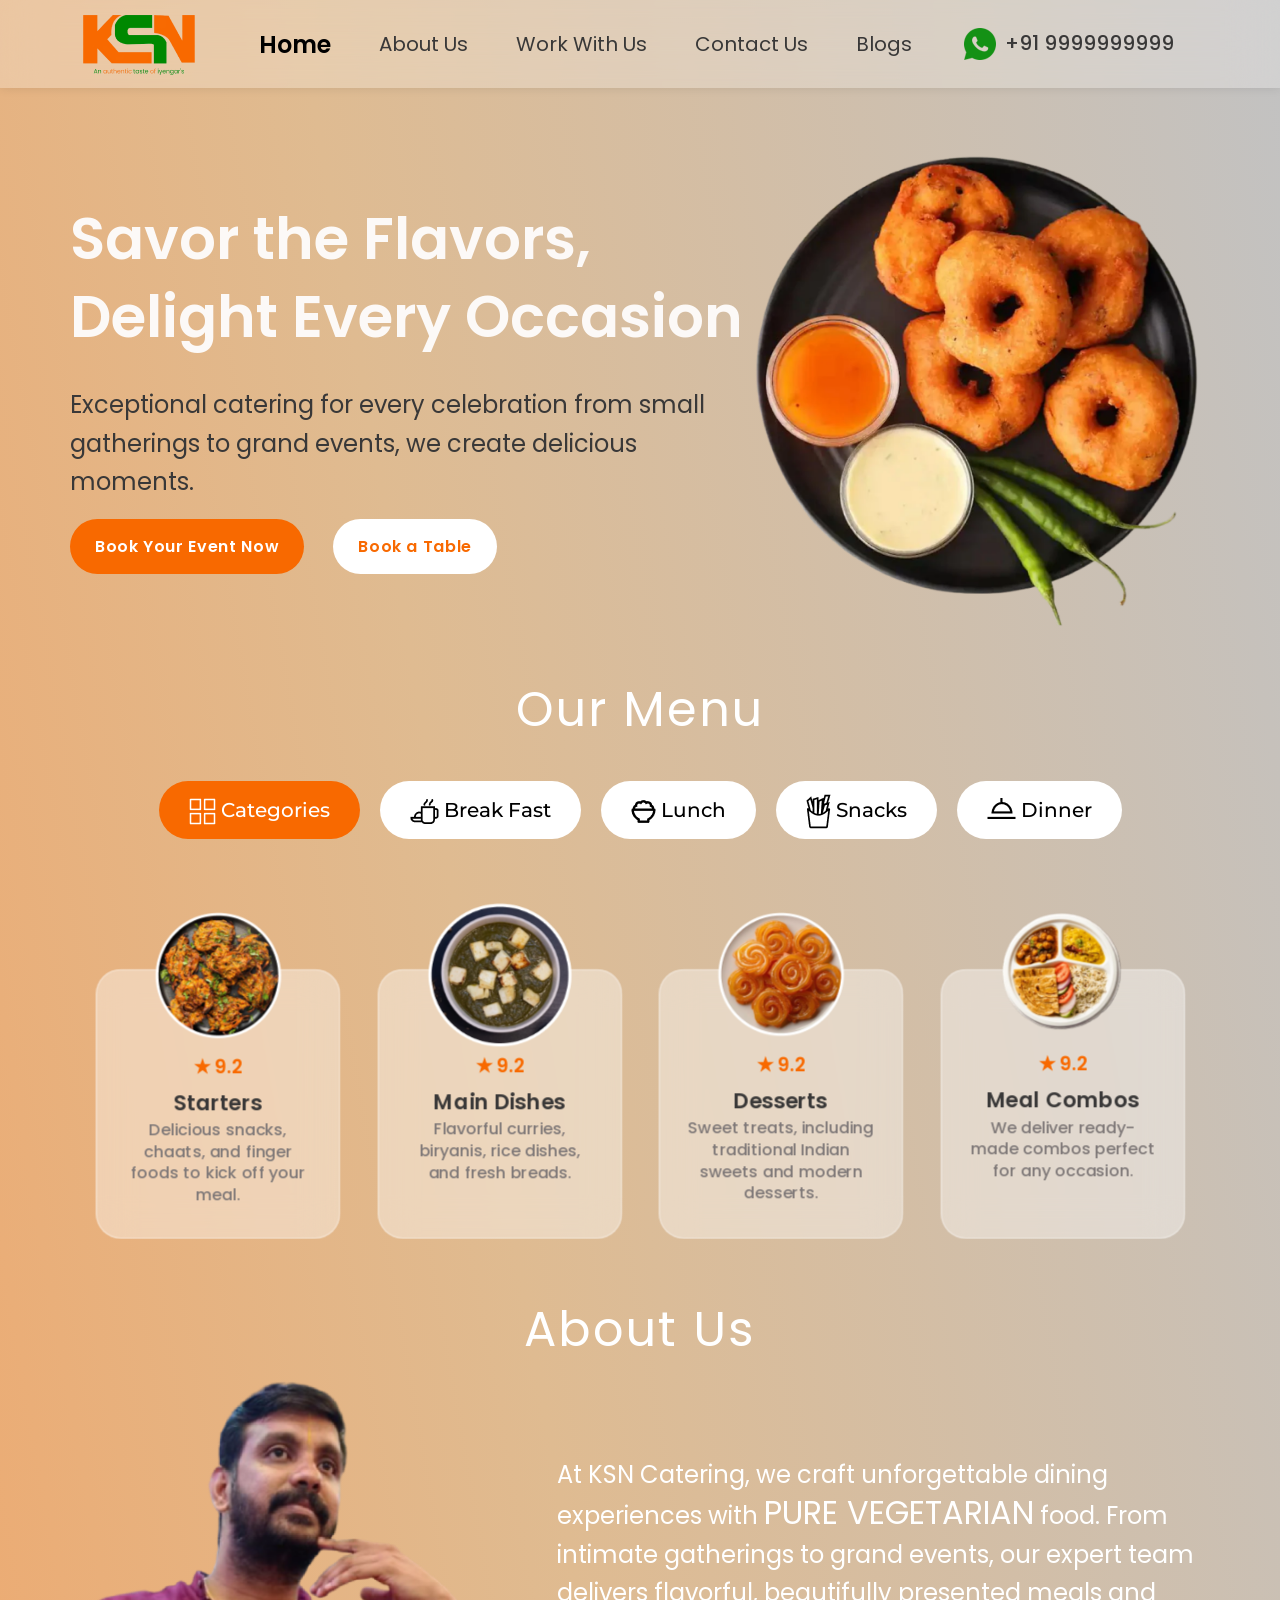
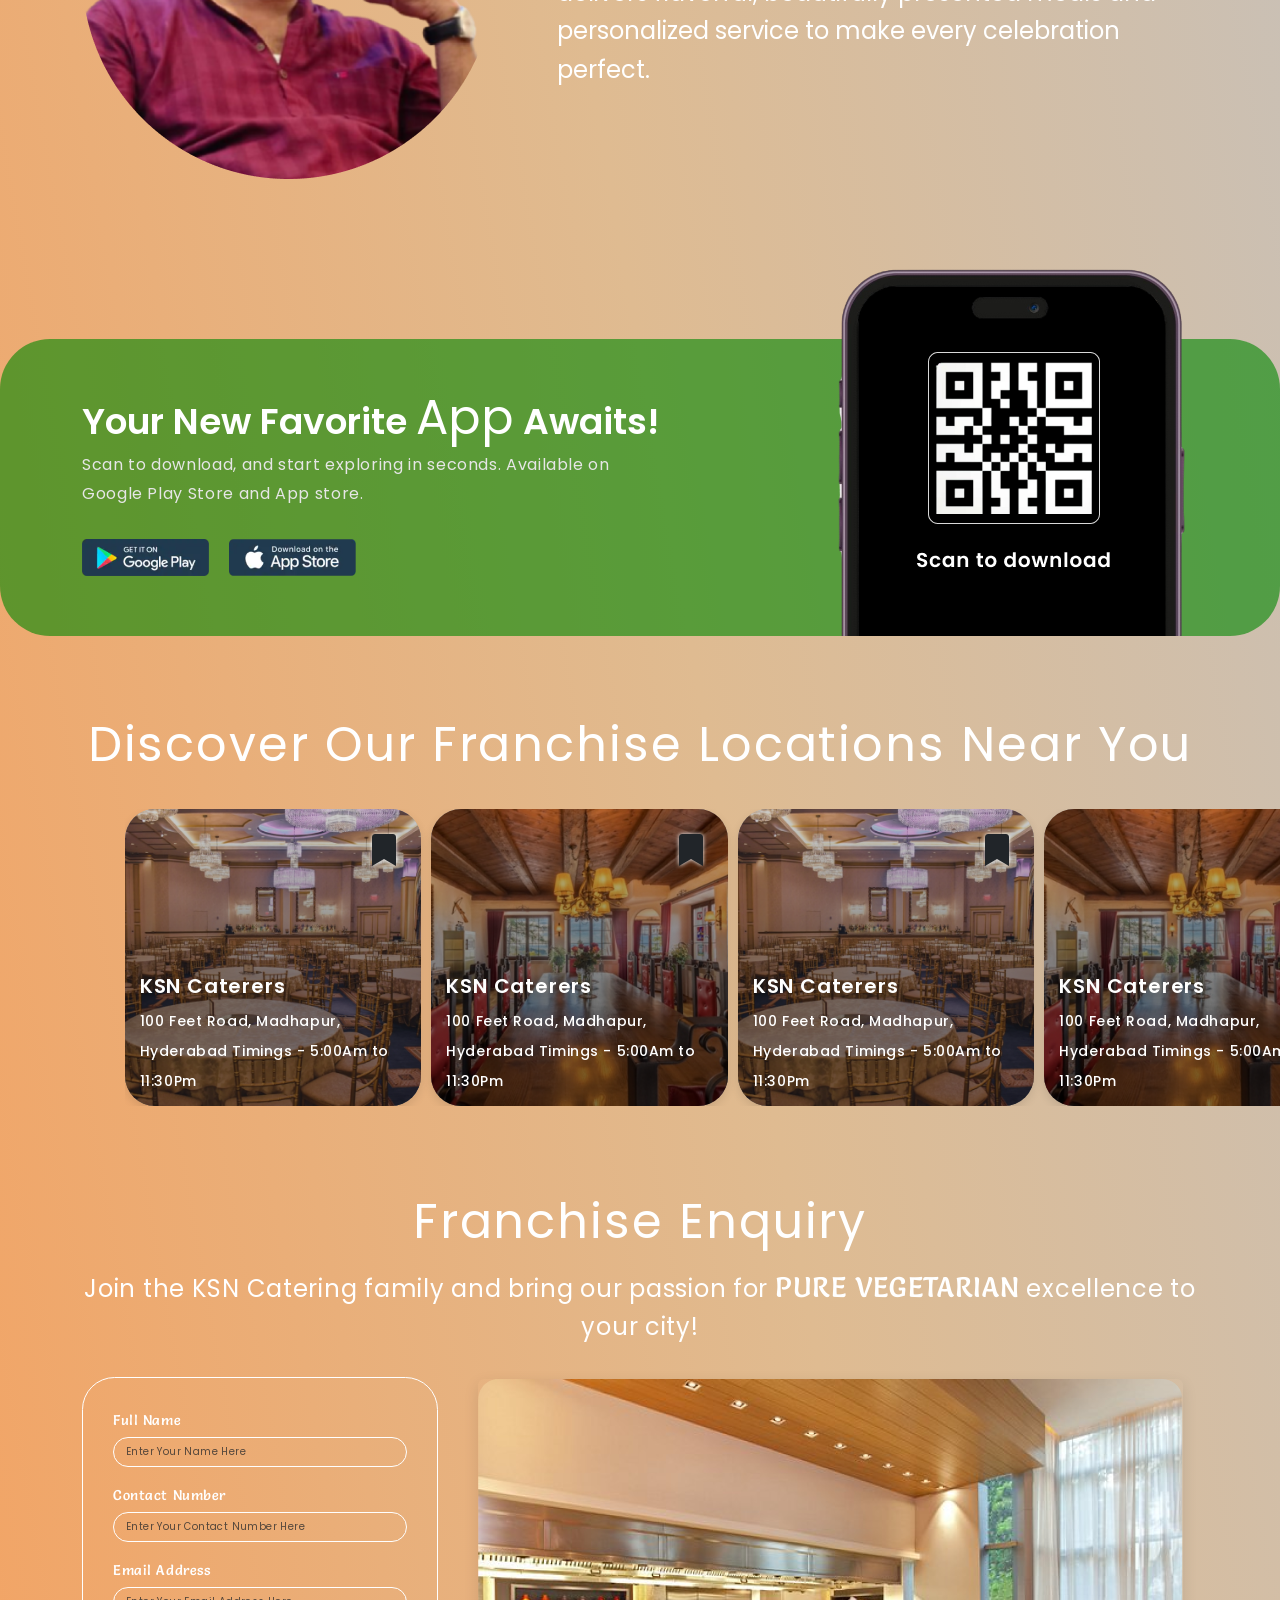
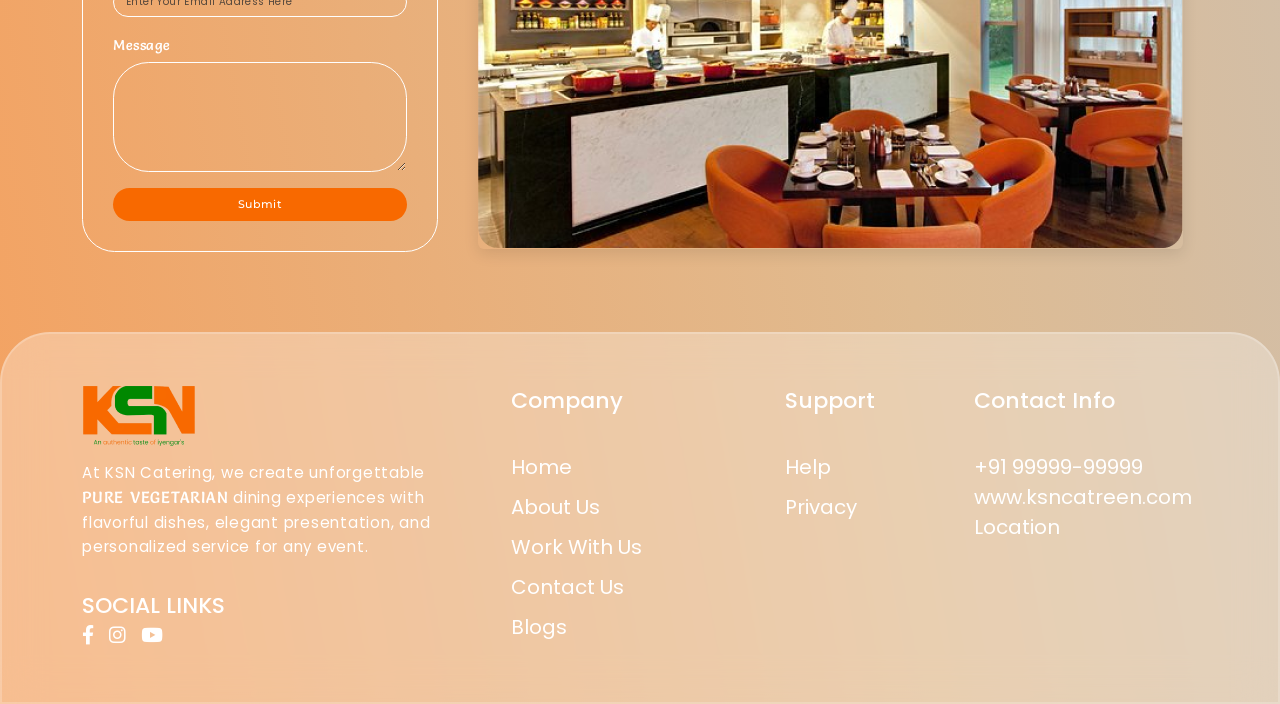
==== index.html @ 7e7bd780 "first commit" ====
<!DOCTYPE html>
<html lang="en">

<head>
    <meta charset="UTF-8">
    <meta name="viewport" content="width=device-width, initial-scale=1.0">
    <title>KSN</title>
    <meta name="description" content="ksn">
    <meta name="keywords" content="ksn">
    <meta name="robots" content="index, follow">
    <!-- Bootstrap CSS -->
    <link href="https://cdnjs.cloudflare.com/ajax/libs/bootstrap/5.1.3/css/bootstrap.min.css" rel="stylesheet">
    <!-- owl carousel -->
    <link href="https://cdnjs.cloudflare.com/ajax/libs/OwlCarousel2/2.3.4/assets/owl.carousel.min.css" rel="stylesheet">
    <link href="https://cdnjs.cloudflare.com/ajax/libs/OwlCarousel2/2.3.4/assets/owl.theme.default.min.css" rel="stylesheet">
    <!-- Font Awesome icons -->
    <link rel="stylesheet" href="https://cdnjs.cloudflare.com/ajax/libs/font-awesome/6.0.0-beta3/css/all.min.css">
    <!-- fonts -->
    <link href="https://fonts.googleapis.com/css2?family=Montserrat:wght@100;200;300;400;500;600;700;800;900&family=Poppins:wght@100;200;300;400;500;600;700;800;900&family=Salsa&display=swap" rel="stylesheet">
    <!-- CSS -->
    <link rel="stylesheet" href="./resources/css/style.css">
</head>

<body>
    <!-- header -->
    <header>
        <nav class="navbar navbar-expand-lg">
            <div class="container">
                <a class="navbar-brand" href="#">
                    <img src="./resources/images/ksn.png" alt="KSN" class="img-fluid">
                </a>
                <button class="navbar-toggler" type="button" data-bs-toggle="collapse" data-bs-target="#navbarNav">
                    <span class="navbar-toggler-icon"></span>
                </button>
                <div class="collapse navbar-collapse" id="navbarNav">
                    <ul class="navbar-nav ms-auto">
                        <li class="nav-item"><a class="nav-link active" href="#">Home</a></li>
                        <li class="nav-item"><a class="nav-link" href="#">About Us</a></li>
                        <li class="nav-item"><a class="nav-link" href="#">Work With Us</a></li>
                        <li class="nav-item"><a class="nav-link" href="#">Contact Us</a></li>
                        <li class="nav-item"><a class="nav-link" href="#">Blogs</a></li>
                        <li class="nav-item"><a class="nav-link whattsapp" href="#"><img src="./resources/images/WhatsApp.png" alt=""> +91 9999999999</a></li>
                    </ul>
                </div>
            </div>
        </nav>
    </header>

    <!-- hero section -->
    <section class="container hero position-relative">
        <div class="row">
            <div class="col-xl-8 col-lg-7 col-md-12 text-center text-md-start">
                <h1>Savor the Flavors,<br>Delight Every Occasion</h1>
                <p>Exceptional catering for every celebration from small <br>
                    gatherings to grand events, we create delicious <br>
                    moments.</p>
                <button class="btn btn-primary">Book Your Event Now</button>
                <button class="btn btn-secondary">Book a Table</button>
            </div>
            <div class="col-xl-4 col-lg-5 col-md-12 position-relative">
                <img src="./resources/images/foods-plate.png" alt="Food Plate" class="food-plate img-fluid">
            </div>
        </div>
    </section>

    <!-- menu section -->
    <section class="container menu-section">
        <h2>Our Menu</h2>
        <div class="category-buttons">
            <button class="active" data-bs-toggle="tab" data-bs-target="#categories" onclick="switchTab(event, 'categories')">
                <img src="./resources/images/categories.png" alt="categories"> Categories</button>
            <button data-bs-toggle="tab" data-bs-target="#breakfast" onclick="switchTab(event, 'breakfast')">
                <img src="./resources/images/breakfast.png" alt="breakfast"> Break Fast</button>
            <button data-bs-toggle="tab" data-bs-target="#lunch" onclick="switchTab(event, 'lunch')">
                <img src="./resources/images/lunch.png" alt="lunch"> Lunch</button>
            <button data-bs-toggle="tab" data-bs-target="#snacks" onclick="switchTab(event, 'snacks')">
                <img src="./resources/images/snacks.png" alt="snacks"> Snacks</button>
            <button data-bs-toggle="tab" data-bs-target="#dinner" onclick="switchTab(event, 'dinner')">
                <img src="./resources/images/dinner.png" alt="dinner"> Dinner</button>
        </div>

        <div class="tab-content">
            <div class="tab-pane fade show active" id="categories">
                <div class="owl-carousel owl-theme">
                    <div class="item">
                        <img src="./resources/images/starters.png" alt="Starters">
                        <div class="rating">★ 9.2</div>
                        <h3>Starters</h3>
                        <p>Delicious snacks, chaats, and finger foods to kick off your meal.</p>
                    </div>
                    <div class="item">
                        <img src="./resources/images/main-dishes.png" alt="Main Dishes">
                        <div class="rating">★ 9.2</div>
                        <h3>Main Dishes</h3>
                        <p>Flavorful curries, biryanis, rice dishes, and fresh breads.</p>
                    </div>
                    <div class="item">
                        <img src="./resources/images/desserts.png" alt="Desserts">
                        <div class="rating">★ 9.2</div>
                        <h3>Desserts</h3>
                        <p>Sweet treats, including traditional Indian sweets and modern desserts.</p>
                    </div>
                    <div class="item">
                        <img src="./resources/images/meal-combos.png" alt="Meal Combos">
                        <div class="rating">★ 9.2</div>
                        <h3>Meal Combos</h3>
                        <p>We deliver ready-made combos perfect for any occasion.</p>
                    </div>
                </div>
            </div>

            <div class="tab-pane fade" id="breakfast">
                <div class="owl-carousel owl-theme">
                    <div class="item">
                        <img src="./resources/images/starters.png" alt="Starters">
                        <div class="rating">★ 9.0</div>
                        <h3>Breakfast Special</h3>
                        <p>Hearty breakfasts to start your day right.</p>
                    </div>
                </div>
            </div>

            <div class="tab-pane fade" id="lunch">
                <div class="owl-carousel owl-theme">
                    <div class="item">
                        <img src="./resources/images/main-dishes.png" alt="Main Dishes">
                        <div class="rating">★ 8.5</div>
                        <h3>Lunch Item</h3>
                        <p>Fresh and flavorful lunch options.</p>
                    </div>
                </div>
            </div>

            <div class="tab-pane fade" id="snacks">
                <div class="owl-carousel owl-theme">
                    <div class="item">
                        <img src="./resources/images/desserts.png" alt="Desserts">
                        <div class="rating">★ 8.8</div>
                        <h3>Snack Item</h3>
                        <p>Quick bites for when you're hungry.</p>
                    </div>
                </div>
            </div>

            <div class="tab-pane fade" id="dinner">
                <div class="owl-carousel owl-theme">
                    <div class="item">
                        <img src="./resources/images/meal-combos.png" alt="Meal Combos">
                        <div class="rating">★ 9.0</div>
                        <h3>Dinner Item</h3>
                        <p>Hearty dinner options for the whole family.</p>
                    </div>
                </div>
            </div>
        </div>
    </section>

    <!-- about section -->
    <section class="container about">
        <div class="row">
            <h2 class="text-center">About Us</h2>
            <div class="col-lg-5 img">
                <img src="./resources/images/about-ksn.png" alt="" class="img-fluid">
            </div>
            <div class="col-lg-7 content">
                <p>At KSN Catering, we craft unforgettable dining experiences with <strong>pure vegetarian</strong>
                    food. From intimate gatherings to grand events, our expert team delivers flavorful, beautifully
                    presented meals and personalized service to make every celebration perfect.</p>
            </div>
        </div>
    </section>

    <!-- mobile section -->
    <section class="mobile position-relative">
        <div class="container">
            <div class="row">
                <div class="col-lg-7 left-sec">
                    <h2>Your New Favorite <span>App</span> Awaits!</h2>
                    <p>Scan to download, and start exploring in seconds. Available on <br>
                        Google Play Store and App store.</p>
                    <div class="links">
                        <a href=""><img src="./resources/images/android.png" alt="android"></a>
                        <a href=""><img src="./resources/images/iphone.png" alt="iphone"></a>
                    </div>
                </div>
                <div class="col-lg-5 right-sec">
                    <img src="./resources/images/qr.png" alt="qr" class="img-fluid">
                </div>
            </div>
        </div>
    </section>

    <!-- Franchise Section -->
    <section class="franchise">
        <h2>Discover Our Franchise Locations Near You</h2>
        <div class="owl-carousel owl-theme franchise-carousel">
            <div class="franchise-card">
                <img src="./resources/images/location-1.png" alt="Franchise Location 1" class="img-fluid">
                <div class="franchise-info">
                    <h3>KSN Caterers</h3>
                    <p>100 Feet Road, Madhapur, Hyderabad
                        Timings - 5:00Am to 11:30Pm</p>
                </div>
                <i class="fas fa-bookmark bookmark-icon"></i>
            </div>
            <div class="franchise-card">
                <img src="./resources/images/location-2.png" alt="Franchise Location 2" class="img-fluid">
                <div class="franchise-info">
                    <h3>KSN Caterers</h3>
                    <p>100 Feet Road, Madhapur, Hyderabad
                        Timings - 5:00Am to 11:30Pm</p>
                </div>
                <i class="fas fa-bookmark bookmark-icon"></i>
            </div>
        </div>
    </section>

    <!-- Form Section -->
    <section class="form-section">
        <div class="container">
            <div class="row align-items-center">
                <h2 class="text-center">Franchise Enquiry</h2>
                <p class="text-center">Join the KSN Catering family and bring our passion for 
                    <strong>PURE VEGETARIAN</strong> excellence to your city!</p>
                <div class="col-lg-4 col-md-12 form-content">
                    <form action="#" method="POST">
                        <div class="mb-3">
                            <label for="fullName" class="form-label">Full Name</label>
                            <input type="text" class="form-control" id="fullName" placeholder="Enter Your Name Here">
                        </div>
                        <div class="mb-3">
                            <label for="contactNumber" class="form-label">Contact Number</label>
                            <input type="text" class="form-control" id="contactNumber" placeholder="Enter Your Contact Number Here">
                        </div>
                        <div class="mb-3">
                            <label for="emailAddress" class="form-label">Email Address</label>
                            <input type="email" class="form-control" id="emailAddress" placeholder="Enter Your Email Address Here">
                        </div>
                        <div class="mb-3">
                            <label for="message" class="form-label">Message</label>
                            <textarea class="form-control" id="message" rows="6"></textarea>
                        </div>
                        <button type="submit" class="btn btn-primary w-100">Submit</button>
                    </form>
                </div>
                <div class="col-lg-8 col-md-12 text-center">
                    <img src="./resources/images/ksn-contact.png" alt="Franchise Enquiry" class="img-fluid rounded">
                </div>
            </div>
        </div>
    </section>

    <!-- footer section -->
    <footer>
        <div class="container">
            <div class="row">
                <div class="col-lg-4 col-md-12 footer-about">
                    <a href="">
                        <img src="./resources/images/ksn.png" alt="KSN Catering Logo" class="footer-logo">
                    </a>
                    <p>At KSN Catering, we create unforgettable <strong>PURE VEGETARIAN</strong> dining experiences
                        with flavorful dishes, elegant presentation, and personalized service for any event.</p>
                    <div class="footer-links-wrapper">
                        <h6>SOCIAL LINKS</h6>
                        <div class="social-links">
                            <a href="#"><i class="fab fa-facebook-f"></i></a>
                            <a href="#"><i class="fab fa-instagram"></i></a>
                            <a href="#"><i class="fab fa-youtube"></i></a>
                        </div>
                    </div>
                </div>
                <div class="col footer-links">
                    <h6>Company</h6>
                    <ul>
                        <li><a href="#">Home</a></li>
                        <li><a href="#">About Us</a></li>
                        <li><a href="#">Work With Us</a></li>
                        <li><a href="#">Contact Us</a></li>
                        <li><a href="#">Blogs</a></li>
                    </ul>
                </div>
                <div class="col footer-links">
                    <h6>Support</h6>
                    <ul>
                        <li><a href="#">Help</a></li>
                        <li><a href="#">Privacy</a></li>
                    </ul>
                </div>
                <div class="col footer-contact">
                    <h6>Contact Info</h6>
                    <p>+91 99999-99999</p>
                    <p><a href="https://www.ksncatreen.com">www.ksncatreen.com</a></p>
                    <p>Location</p>
                </div>
            </div>
        </div>
    </footer>

    <!-- Scripts -->
    <script src="https://cdn.jsdelivr.net/npm/bootstrap@5.3.0-alpha1/dist/js/bootstrap.bundle.min.js"></script>
    <script src="https://cdnjs.cloudflare.com/ajax/libs/jquery/3.6.0/jquery.min.js"></script>
    <script src="https://cdnjs.cloudflare.com/ajax/libs/OwlCarousel2/2.3.4/owl.carousel.min.js"></script>
    <script>
        // carousel 1
        $(document).ready(function () {
            $('.owl-carousel').owlCarousel({
                loop: true,
                margin: 10,
                nav: false,
                dots: false,
                autoplay: true,
                autoplayTimeout: 3000,
                autoplaySpeed: 1000,
                autoplayHoverPause: true,
                responsive: {
                    0: {
                        items: 1
                    },
                    600: {
                        items: 2
                    },
                    1000: {
                        items: 3
                    },
                    1200: {
                        items: 4
                    }
                }
            });
        });

        function switchTab(event, tabId) {
            const buttons = document.querySelectorAll('.category-buttons button');
            buttons.forEach(button => button.classList.remove('active'));
            event.currentTarget.classList.add('active');

            const tabs = document.querySelectorAll('.tab-pane');
            tabs.forEach(tab => tab.classList.remove('show', 'active'));

            document.getElementById(tabId).classList.add('show', 'active');
        }

        // carousel 2
        $(document).ready(function () {
            $('.franchise-carousel').owlCarousel({
                loop: true,
                nav: false,
                dots: true,
                autoplay: true,
                autoplayTimeout: 4000,
                autoplaySpeed: 800,
                responsive: {
                    0: {
                        items: 1
                    },
                    600: {
                        items: 2
                    },
                    1000: {
                        items: 3
                    },
                    1200: {
                        items: 4
                    }
                }
            });
        });
    </script>
</body>
</html>
---- resources/css/style.css ----
* {
    margin: 0;
    padding: 0;
}

h1,
h2,
h3,
h4,
h5,
h6,
ul,
ol,
li,
a,
button,
p,
video,
iframe,
img {
    margin: 0;
    padding: 0;
}

body {
    background: linear-gradient(260deg, #c2c2c2, #dfbb91, #f4a261);
}

@media (min-width: 1400px) {
    .container {
        max-width: 1280px;
        margin: 0 auto;
    }
}

/*header nav */
header .navbar {
    background: rgba(255, 255, 255, 0.25);
    backdrop-filter: blur(25px);
    box-shadow: 0px 0px 10px rgba(0, 0, 0, 0.1);
    position: fixed;
    width: 100%;
    top: 0;
    z-index: 1030;
}

.navbar-toggler {
    border: 1px solid #000000;
}

.navbar-toggler-icon {
    background: #000;
    border-radius: 50%;
}

header nav ul li a.nav-link {
    color: #393838;
    font-family: Poppins;
    font-size: 20px;
    font-style: normal;
    font-weight: 400;
    line-height: normal;
    padding: .5rem 1.5rem !important;
}

header nav ul li a.nav-link.active {
    color: #F86900;
    font-size: 24px;
    font-weight: 600;
}

header nav ul li a.nav-link:hover {
    color: #F86900;
}

header nav ul li a.nav-link.whattsapp {
    font-weight: 500;
}

header nav ul li.nav-item {
    display: flex;
    align-items: center;
}

section.hero {
    padding: 200px 0 100px;
}

section.hero h1 {
    color: #FCF9F7;
    font-family: Poppins;
    font-size: 63px;
    font-style: normal;
    font-weight: 600;
    line-height: 83.2px;
    /* 130% */
}

section.hero p {
    color: #393838;
    font-family: Poppins;
    font-size: 24px;
    font-style: normal;
    font-weight: 400;
    line-height: 38.4px;
    /* 160% */
    padding-top: 30px;
    padding-bottom: 17px;
}

section.hero button {
    text-align: center;
    font-family: Poppins;
    font-size: 16px;
    font-style: normal;
    border: none;
    line-height: normal;
    letter-spacing: 0.64px;
    font-weight: 600 !important;
    padding: 15px 25px !important;
    border-radius: 30px !important;
}

section.hero button.btn-primary {
    background: #F86900;
    margin-right: 24px;
}

section.hero button.btn-secondary {
    background: #FFF;
    color: #F86900;
}

section.hero button.btn-primary:hover {
    color: #F86900;
    background: #fff;
}

section.hero button.btn-secondary:hover {
    background: #F86900;
    color: #fff;
}

section.hero .food-plate {
    position: absolute;
    top: 0;
    bottom: 0;
    margin: auto;
    right: 0;
    max-width: 500px;
    animation: spin 10s linear infinite;
}

/* animation */
@keyframes spin {
    from {
        transform: rotate(0deg);
    }

    to {
        transform: rotate(360deg);
    }
}


/* menu section */
.menu-section h2 {
    color: #FFF;
    text-align: center;
    font-family: Poppins;
    font-size: 48px;
    font-style: normal;
    font-weight: 400;
    line-height: normal;
    letter-spacing: 1.92px;
    padding-bottom: 35px;
}

.category-buttons button.active {
    background: #F86900 !important;
    color: #FFF !important;
    border-color: #007bff;
}

section.menu-section .category-buttons button {
    color: #000;
    text-align: center;
    font-family: Montserrat;
    font-size: 20px;
    font-style: normal;
    font-weight: 500;
    line-height: 38.4px;
    /* 192% */
    padding: 10px 30px;
    border-radius: 30px;
    background: #FFF;
    border: 0;
}

section.menu-section .category-buttons button:first-child img {
    filter: invert(100%);
}

section.menu-section .category-buttons button:first-child.active img {
    filter: invert(0) !important;
}

section.menu-section .category-buttons button.active img {
    filter: invert(100%);
}

section.menu-section .category-buttons {
    display: flex;
    gap: 20px;
    justify-content: center;
}

section.menu-section .owl-carousel .item {
    position: relative;
    text-align: center;
    transition: transform 0.3s ease, z-index 0.3s ease;
}

section.menu-section .item {
    border-radius: 28.05px;
    border: 2.805px solid rgba(255, 255, 255, 0.20);
    background: rgba(255, 255, 255, 0.40);
    backdrop-filter: blur(20.476661682128906px);
    padding: 0 30px 30px;
    height: 300px;
}

section.menu-section .owl-item {
    margin-top: 75px;
}

section.menu-section .owl-carousel .item img {
    animation: spin 10s linear infinite;
    margin-top: -75px;
    width: 160px;
    height: auto;
    transition: transform 0.3s ease;
}

section.menu-section .owl-carousel .item:hover img {
    animation-play-state: paused;
    transition: transform 0.3s ease, animation-play-state 0s;
}

section.menu-section .item h3 {
    color: #393838;
    text-align: center;
    font-family: Poppins;
    font-size: 24px;
    font-style: normal;
    font-weight: 600;
    line-height: 35.904px;
    /* 160% */
}

section.menu-section .item p {
    color: #7E7878;
    text-align: center;
    font-family: Poppins;
    font-size: 18px;
    font-style: normal;
    font-weight: 500;
    line-height: 23.936px;
    /* 160% */
}

section.menu-section .rating {
    color: #F86900;
    text-align: center;
    font-family: Poppins;
    font-size: 21px;
    font-style: normal;
    font-weight: 600;
    line-height: 43.936px;
    /* 128% */
}

section.menu-section .tab-content {
    padding: 20px 0;
}

section.menu-section .owl-carousel .item:hover {
    transform: scale(1);
    z-index: 10;
}

section.menu-section .tab-pane {
    padding: 20px 0;
}

section.menu-section .owl-carousel .item {
    width: 100%;
    transform: scale(.9);
    display: flex;
    flex-direction: column;
    align-items: center;
}

/* about section */
section.about {}

section.about h2 {
    color: #FFF;
    text-align: center;
    font-family: Poppins;
    font-size: 48px;
    font-style: normal;
    font-weight: 400;
    line-height: normal;
    letter-spacing: 1.92px;
}

section.about p {
    color: #FFF;
    font-family: Poppins;
    font-size: 24px;
    font-style: normal;
    font-weight: 400;
    line-height: 38.4px;
}

section.about p strong {
    font-weight: 400;
    font-size: 32px;
    text-transform: uppercase;
}

section.about .content {
    display: flex;
    align-items: center;
}

/* mobile section */
section.mobile {
    margin-top: 160px;
    margin-bottom: 90px;
    padding-top: 60px;
    padding-bottom: 60px;
    border-radius: 50px;
    background: rgba(0, 136, 0, 0.60);
}

section.mobile h2 {
    color: #FFF;
    font-family: Poppins;
    font-size: 36px;
    font-style: normal;
    font-weight: 600;
    line-height: 38.4px;
    /* 106.667% */
}

section.mobile h2 span {
    font-size: 48px;
    font-weight: 400;
    line-height: 38.4px;
}

section.mobile p {
    color: #E6E6E6;
    font-family: Poppins;
    font-size: 16px;
    font-style: normal;
    font-weight: 400;
    line-height: 28.8px;
    /* 180% */
    letter-spacing: 0.64px;
    padding-top: 10px;
}

section.mobile .links {
    display: flex;
    padding-top: 30px;
    gap: 20px;
}

section.mobile .right-sec {
    display: flex;
    justify-content: flex-end;
}

section.mobile .right-sec img {
    position: absolute;
    bottom: 0;
}

/* franchise section*/
section.franchise {}

section.franchise .owl-carousel {
    width: 95%;
    float: right;
}

section.franchise .owl-carousel .owl-stage-outer {
    width: 95%;
    float: right;
}

section.franchise h2 {
    color: #FFF;
    text-align: center;
    font-family: Poppins;
    font-size: 48px;
    font-style: normal;
    font-weight: 400;
    line-height: 38.4px;
    /* 80% */
    letter-spacing: 1.92px;
    padding: 0 15px 45px;
}

section.franchise .franchise-carousel .franchise-card {
    position: relative;
    border-radius: 30px;
    background: linear-gradient(180deg, rgba(0, 0, 0, 0.00) 0%, rgba(0, 0, 0, 0.40) 62.4%), linear-gradient(0deg, rgba(0, 0, 0, 0.20) 0%, rgba(0, 0, 0, 0.20) 100%), url(<path-to-image>) lightgray 50% / cover no-repeat;
    overflow: hidden;
    box-shadow: 0px 4px 10px rgba(0, 0, 0, 0.1);
    transition: transform 0.3s ease;
    /* width: 350px; */
    /* height: 350px; */
}

section.franchise .franchise-carousel .franchise-card:hover {
    transform: scale(0.99);
}

/* section.franchise .franchise-card img {
    width: 100%;
    height: 200px;
    object-fit: cover;
} */

section.franchise .franchise-info {
    position: absolute;
    bottom: 0;
    left: 0;
    width: 100%;
    /* background: rgba(0, 0, 0, 0.6); */
    color: #fff;
    padding: 10px 15px;
}

section.franchise .franchise-info h3 {
    color: #FFF;
    font-family: Poppins;
    font-size: 20px;
    font-style: normal;
    font-weight: 600;
    line-height: 38.4px;
    /* 192% */
    letter-spacing: 0.8px;
}

section.franchise .franchise-info p {
    color: #FFF;
    font-family: Poppins;
    font-size: 14px;
    font-style: normal;
    font-weight: 500;
    line-height: 30px;
    /* 274.286% */
    letter-spacing: 0.56px;
}

section.franchise .bookmark-icon {
    position: absolute;
    top: 25px;
    right: 25px;
    font-size: 2rem;
    filter: drop-shadow(0 0 2px #fff);
}

/* form section */
section.form-section .container .row {
    padding: 80px 0 80px;
}

section.form-section form {
    border-radius: 32.535px;
    border: 0.651px solid #FFF;
    padding: 30px;
}

.form-section h2 {
    color: #FFF;
    text-align: center;
    font-family: Poppins;
    font-size: 48px;
    font-style: normal;
    font-weight: 400;
    line-height: normal;
    letter-spacing: 1.92px;
    padding-bottom: 10px;
}

.form-section p {
    color: #FFF;
    text-align: center;
    font-family: Poppins;
    font-size: 24px;
    font-style: normal;
    font-weight: 400;
    line-height: 38.4px;
    /* 160% */
    letter-spacing: 0.72px;
    padding-bottom: 30px;
}

.form-section p strong {
    font-family: Salsa;
    font-size: 28px;
    font-weight: 400;
}

.form-section form .form-label {
    color: #FFF;
    font-family: Salsa;
    font-size: 14.301px;
    font-style: normal;
    font-weight: 400;
    line-height: normal;
    letter-spacing: 0.572px;
}

.form-section form .form-control {
    border-radius: 35.754px;
    border: 1.073px solid #FFF;
    color: #000000;
    font-family: Poppins;
    font-size: 10.011px;
    font-style: normal;
    font-weight: 400;
    line-height: normal;
    letter-spacing: 0.4px;
    background: transparent;
}

.form-section form .btn-primary {
    color: #FFF;
    text-align: center;
    font-family: Montserrat;
    font-size: 11.324px;
    font-style: normal;
    font-weight: 500;
    line-height: 21.742px;
    /* 192% */
    letter-spacing: 0.453px;
    border-radius: 28.31px;
    background: #F86900;
    border: 0;
}

.form-section form .btn-primary:hover {
    background: green;
}

.form-section img {
    max-width: 100%;
    border-radius: 10px;
    box-shadow: 0px 5px 15px rgba(0, 0, 0, 0.1);
}

/* footer */
footer {
    padding: 50px 20px;
    border-radius: 50px 50px 0px 0px;
    border: 2.805px solid rgba(255, 255, 255, 0.20);
    background: rgba(255, 255, 255, 0.30);
    backdrop-filter: blur(20.476661682128906px);
}

footer .footer-logo {
    max-width: 120px;
    margin-bottom: 15px;
}

footer .footer-about p {
    color: #FFF;
    font-family: Poppins;
    font-size: 15.051px;
    font-style: normal;
    font-weight: 400;
    line-height: 24.1px;
    /* 160.12% */
    letter-spacing: 0.753px;
}

footer .footer-about p strong {
    font-family: Salsa;
    font-size: 16px;
    font-weight: 400;
}

footer .footer-links-wrapper {
    margin-top: 30px;
}

footer .footer-links-wrapper h6 {
    color: #FFF;
    font-family: Poppins;
    font-size: 22px;
    font-style: normal;
    font-weight: 500;
    line-height: normal;
    padding-bottom: 0;
}

footer h6 {
    color: #FFF;
    font-family: Poppins;
    font-size: 22px;
    font-style: normal;
    font-weight: 500;
    line-height: normal;
    padding-bottom: 35px;
}

footer .footer-links ul {
    list-style: none;
    padding: 0;
}

footer .footer-links ul li {
    margin-bottom: 10px;
}

footer .footer-links ul li a {
    color: #FFF;
    font-family: Poppins;
    font-size: 20px;
    font-style: normal;
    font-weight: 400;
    line-height: normal;
    text-decoration: none;
}

footer .footer-links ul li a:hover {
    color: #f4a261;
}

footer .footer-contact p {
    color: #FFF;
    font-family: Poppins;
    font-size: 20px;
    font-style: normal;
    font-weight: 400;
    line-height: normal;
}

footer .footer-contact p a {
    color: #FFF;
    text-decoration: none;
}

.social-links a {
    color: #ffffff;
    font-size: 1.2rem;
    margin-right: 10px;
    transition: color 0.3s ease;
}

.social-links a:hover {
    color: #f4a261;
}

footer .footer-links {
    display: flex;
    flex-direction: column;
    flex-wrap: wrap;
    align-content: center;
}

footer .footer-contact {
    display: flex;
    flex-wrap: wrap;
    align-content: flex-end;
    flex-direction: column;
}

footer .footer-contact {
    display: flex;
    align-content: center;
}


/* Responsive Design */
@media only screen and (max-width: 1919px) {}

@media only screen and (max-width: 1399px) {

    section.hero h1 {
        font-size: 58px;
        line-height: 78.2px;
    }
}

@media only screen and (max-width: 1199px) {

    section.franchise h2 {
        font-size: 40px;
    }

    section.franchise .owl-carousel {
        width: 100%;
        float: unset;
        padding: 0 30px;
    }

    section.franchise .owl-carousel .owl-stage-outer {
        width: 100%;
        float: none;
    }

}

@media only screen and (max-width: 1024px) {

    header nav ul li a.nav-link.active {
        font-size: 19px;
    }

    header nav ul li a.nav-link {
        font-size: 15px;
    }

    section.hero .food-plate {
        max-width: 400px;
    }

    section.hero h1 {
        font-size: 47px;
        line-height: 63.2px;
    }

    section.hero p {
        font-size: 20px;
        line-height: 30.4px;
    }

    section.hero .food-plate {
        bottom: 10%;
        /* width: 40%; */
    }

    section.hero .food-plate {
        position: relative;
    }

    section.menu-section .category-buttons button {
        font-size: 18px;
        padding: 10px 20px;
    }

    section.about .img {
        display: flex;
        justify-content: center;
    }

}

@media (max-width: 992px) {

    section.mobile {
        margin-top: 80px;
        padding-bottom: 0;
    }

    section.mobile .right-sec img {
        position: relative;
        margin: auto;
    }
}

@media only screen and (max-width: 768px) {

    section.hero {
        padding: 100px 15px;
    }

    section.hero .food-plate {
        display: block;
    }

    section.hero button {
        margin-right: 0 !important;
        margin-bottom: 20px;
    }

    section.menu-section h1 {
        font-size: 36px;
    }

    section.category-buttons button {
        font-size: 14px;
        padding: 8px 15px;
    }

    section.menu-section .category-buttons button {
        font-size: 15px;
        padding: 6px 12px;
    }

    section.menu-section .category-buttons button img {
        width: 20px;
    }

    section.category-buttons {
        flex-direction: column;
    }

    section.about p {
        font-size: 20px;
    }

    section.about p strong {
        font-size: 22px;
    }

    section.menu-section .category-buttons {
        flex-direction: column;
    }

    section.form-section .row {
        flex-direction: column;
    }

    section.form-section h2 {
        font-size: 2rem;
    }

    section.form-section p {
        font-size: 0.9rem;
    }

    section.form-section p strong {
        font-size: 20px;
    }

    section.form-section form {
        margin-bottom: 30px;
    }

    footer {
        text-align: center;
    }

    footer .row {
        flex-direction: column;
    }

    footer .footer-about,
    footer .footer-links,
    footer .footer-contact {
        margin-bottom: 30px;
    }

}

@media only screen and (max-width: 552px) {

    section.hero h1 {
        font-size: 40px;
        line-height: 53.2px;
    }

    section.hero p {
        font-size: 14px;
        line-height: 26.4px;
    }

    section.franchise h2 {
        font-size: 30px;
    }

}

@media (max-width: 480px) {
    section.hero .food-plate {
        max-width: 200px;
        bottom: 20%;
    }

    section.menu-section h1 {
        font-size: 28px;
    }
}
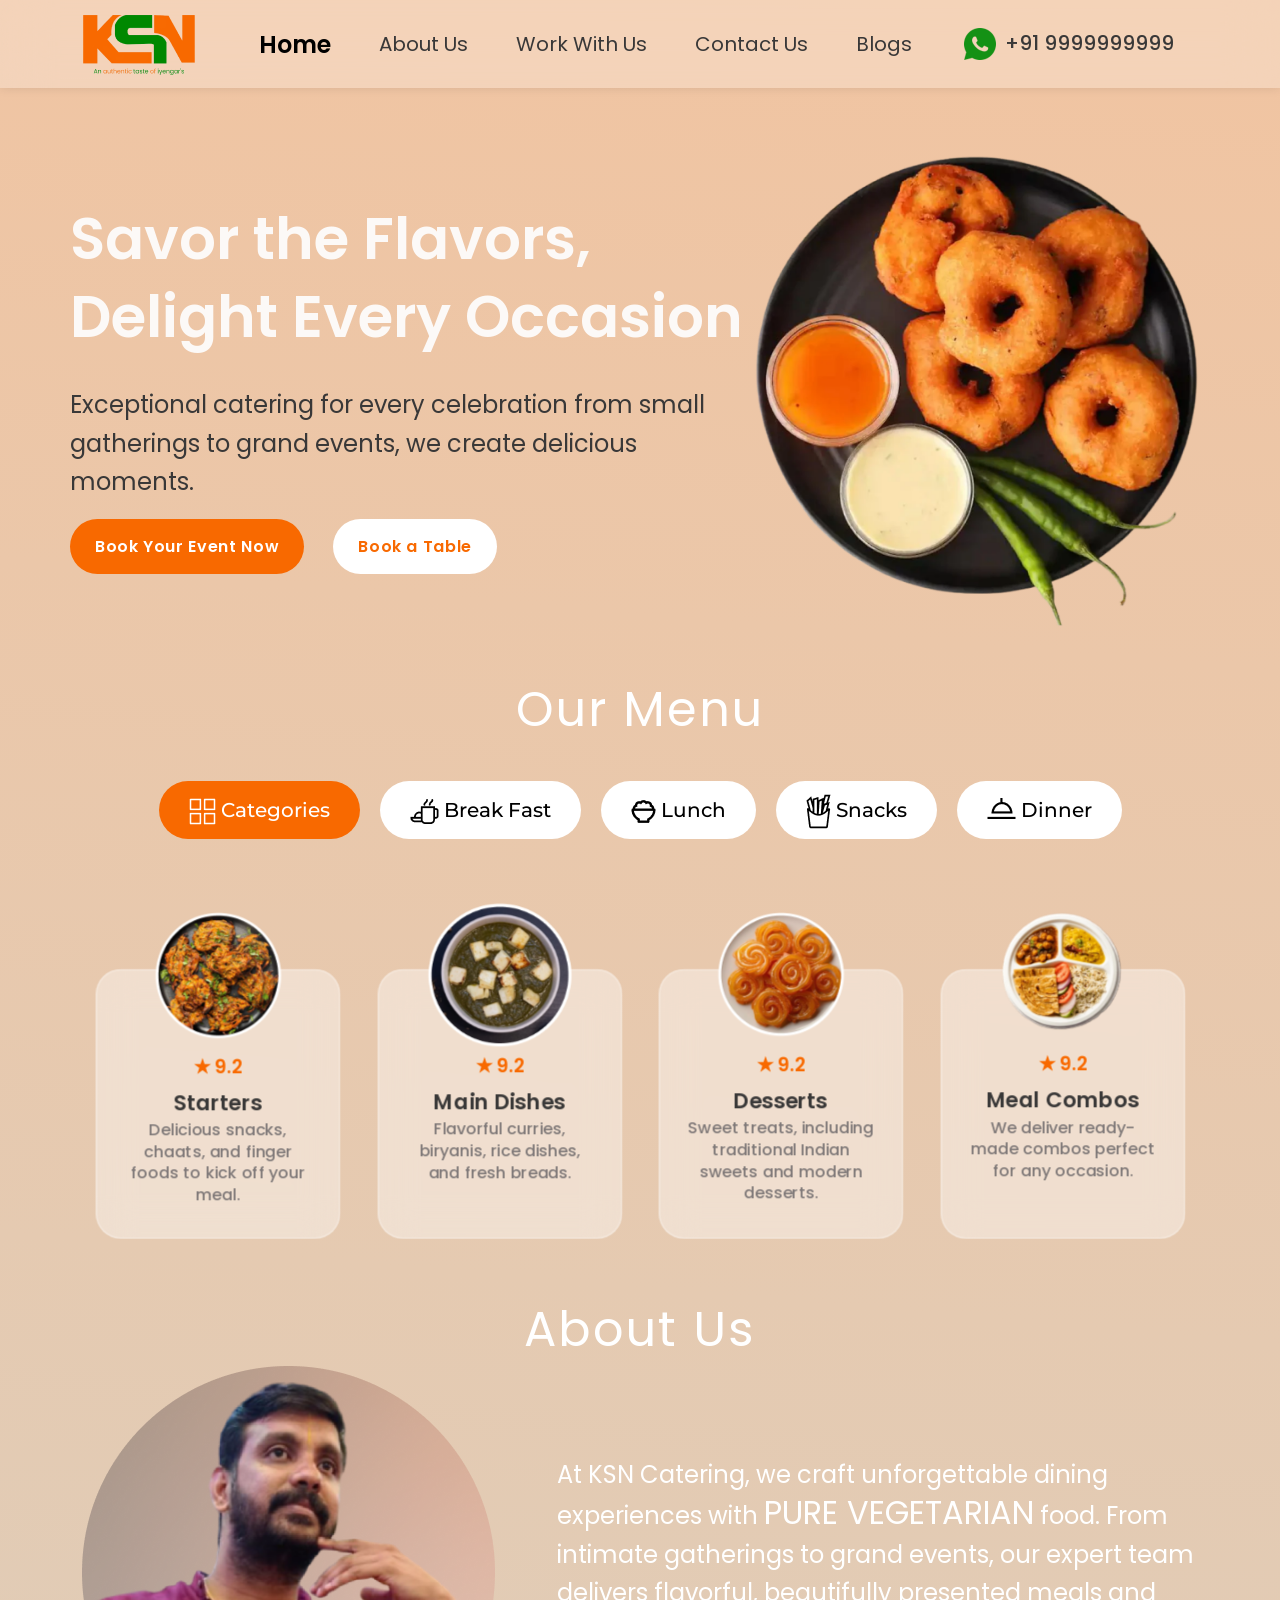
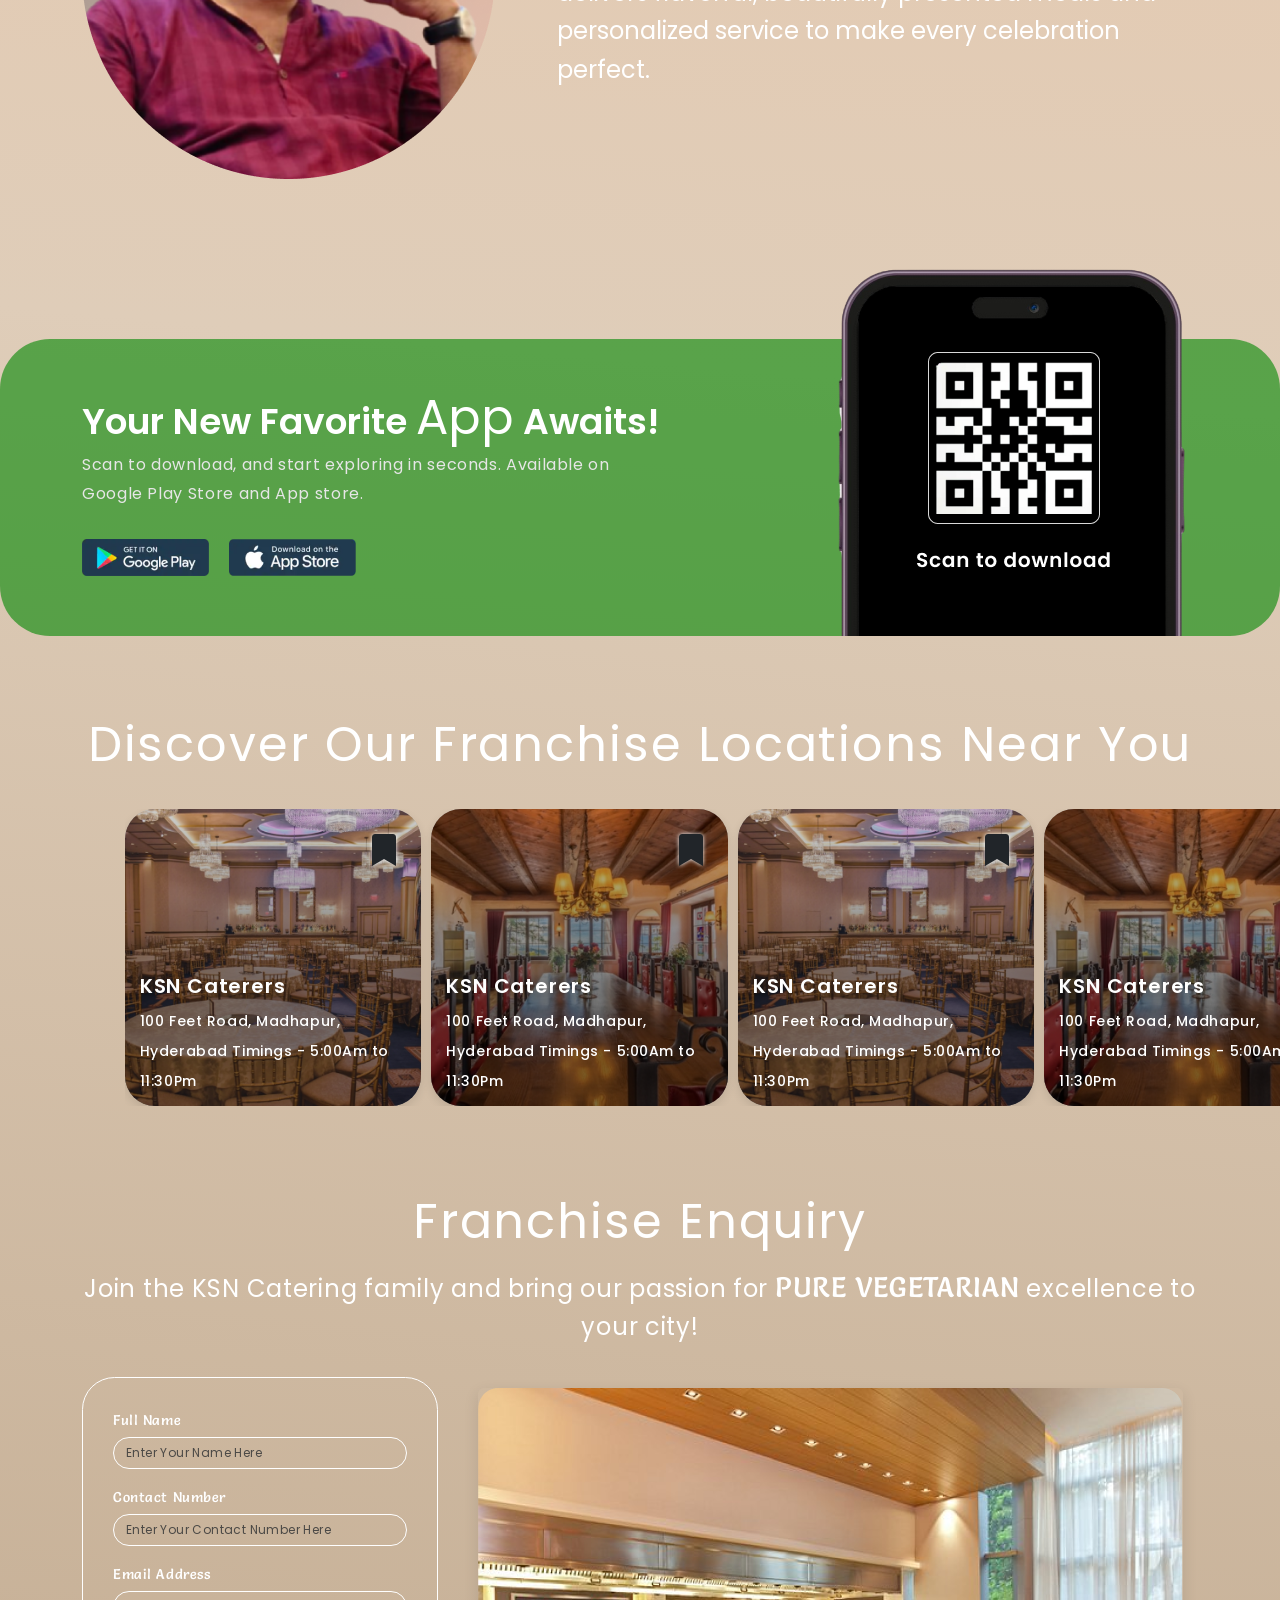
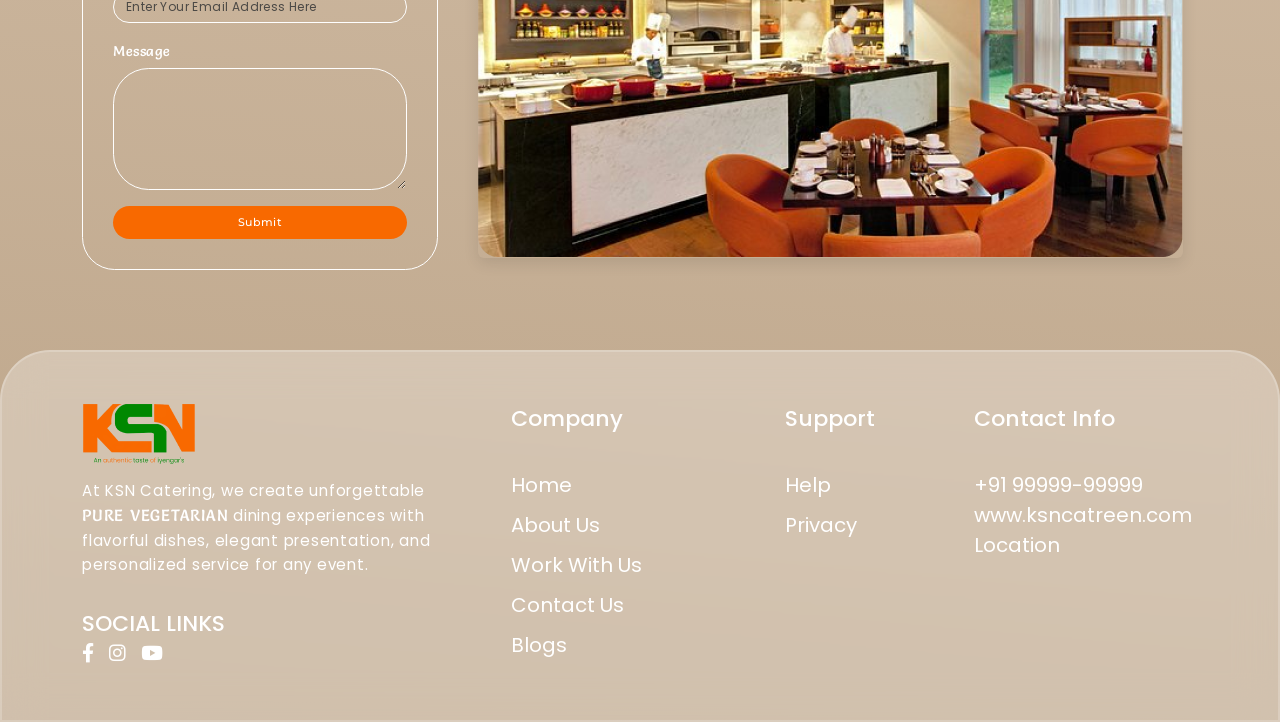
==== commit 411575e5: "minor changes" ====
--- a/index.html
+++ b/index.html
@@ -160,7 +160,7 @@
         <div class="row">
             <h2 class="text-center">About Us</h2>
             <div class="col-lg-5 img">
-                <img src="./resources/images/about-ksn.png" alt="" class="img-fluid">
+                <img src="./resources/images/about.png" alt="" class="img-fluid">
             </div>
             <div class="col-lg-7 content">
                 <p>At KSN Catering, we craft unforgettable dining experiences with <strong>pure vegetarian</strong>
--- a/resources/css/style.css
+++ b/resources/css/style.css
@@ -23,7 +23,7 @@
 }
 
 body {
-    background: linear-gradient(260deg, #c2c2c2, #dfbb91, #f4a261);
+    background: linear-gradient(5deg, #bca488, #dfcdb9, #f1c4a1);
 }
 
 @media (min-width: 1400px) {
@@ -533,7 +533,7 @@
     border: 1.073px solid #FFF;
     color: #000000;
     font-family: Poppins;
-    font-size: 10.011px;
+    font-size: 12.011px;
     font-style: normal;
     font-weight: 400;
     line-height: normal;
@@ -762,6 +762,11 @@
         justify-content: center;
     }
 
+    header .navbar {
+        backdrop-filter: blur(250px);
+        -webkit-backdrop-filter: blur(250px);
+    }
+
 }
 
 @media (max-width: 992px) {
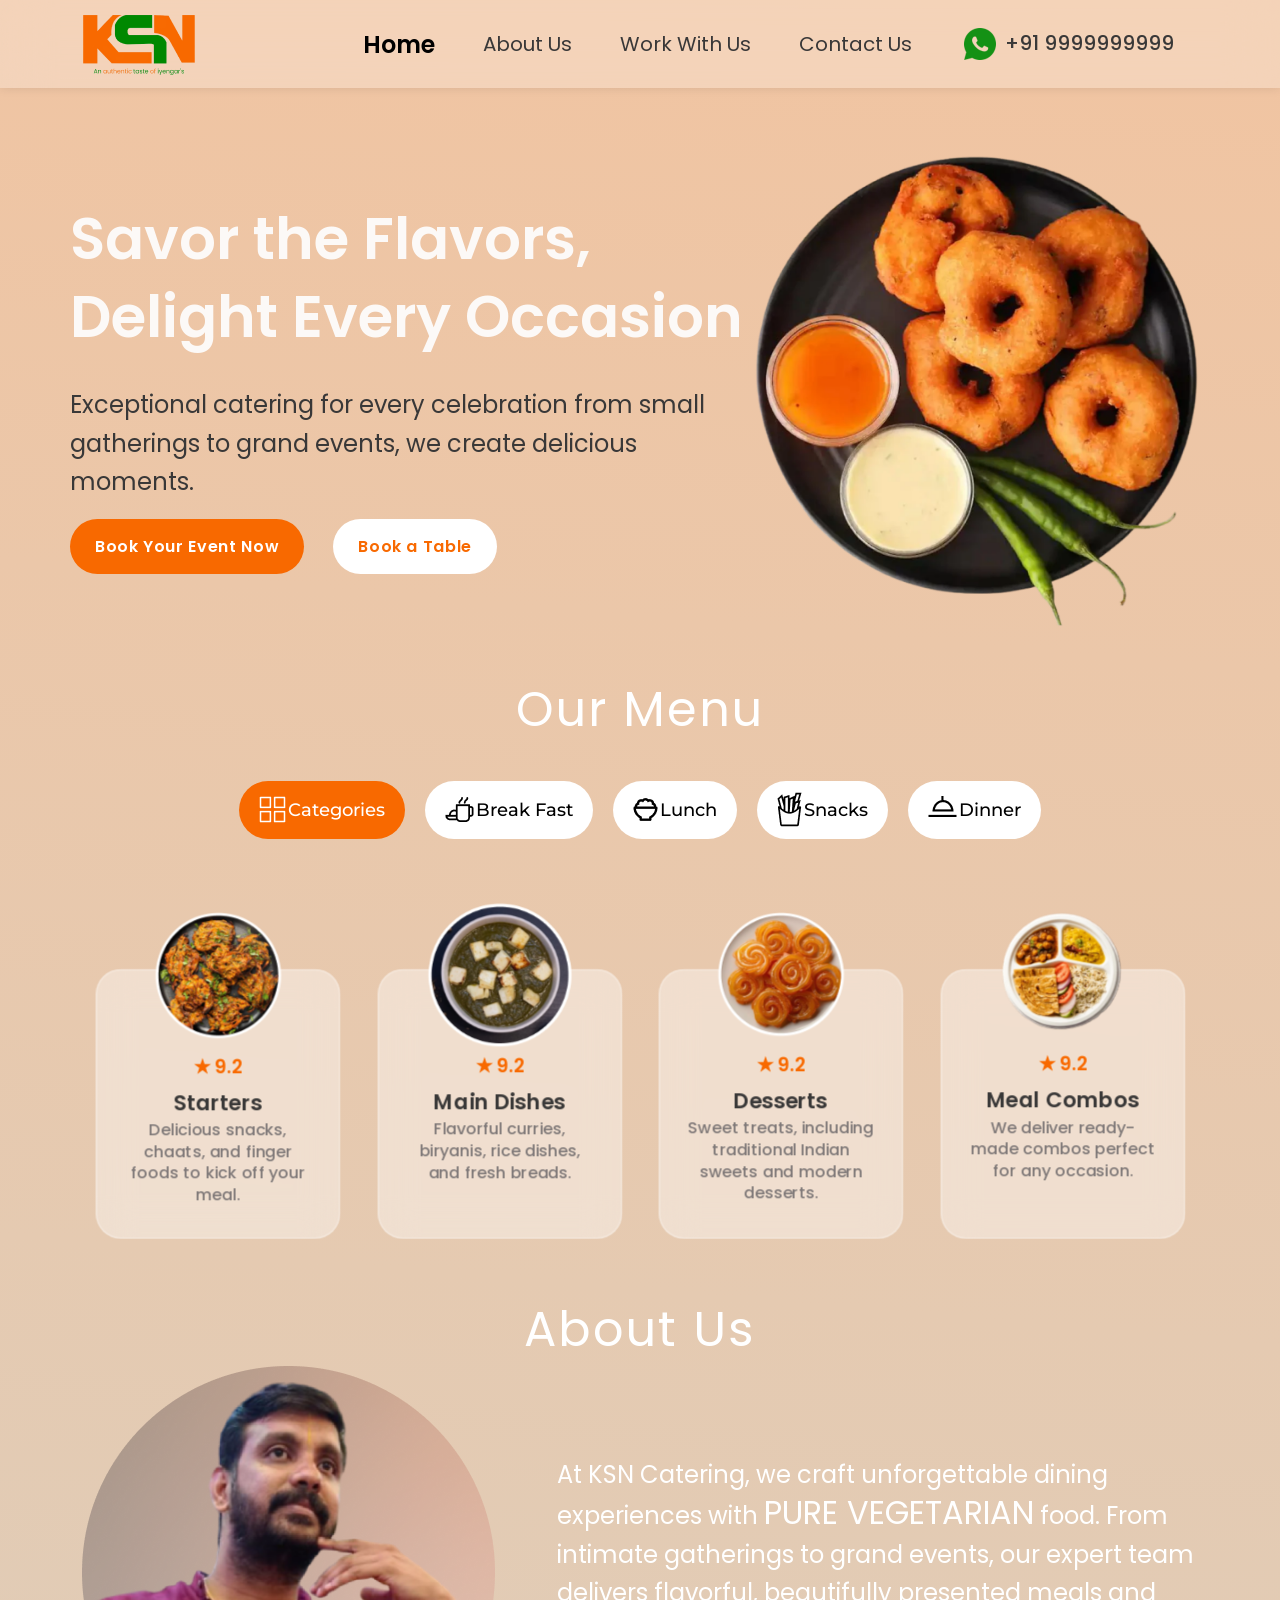
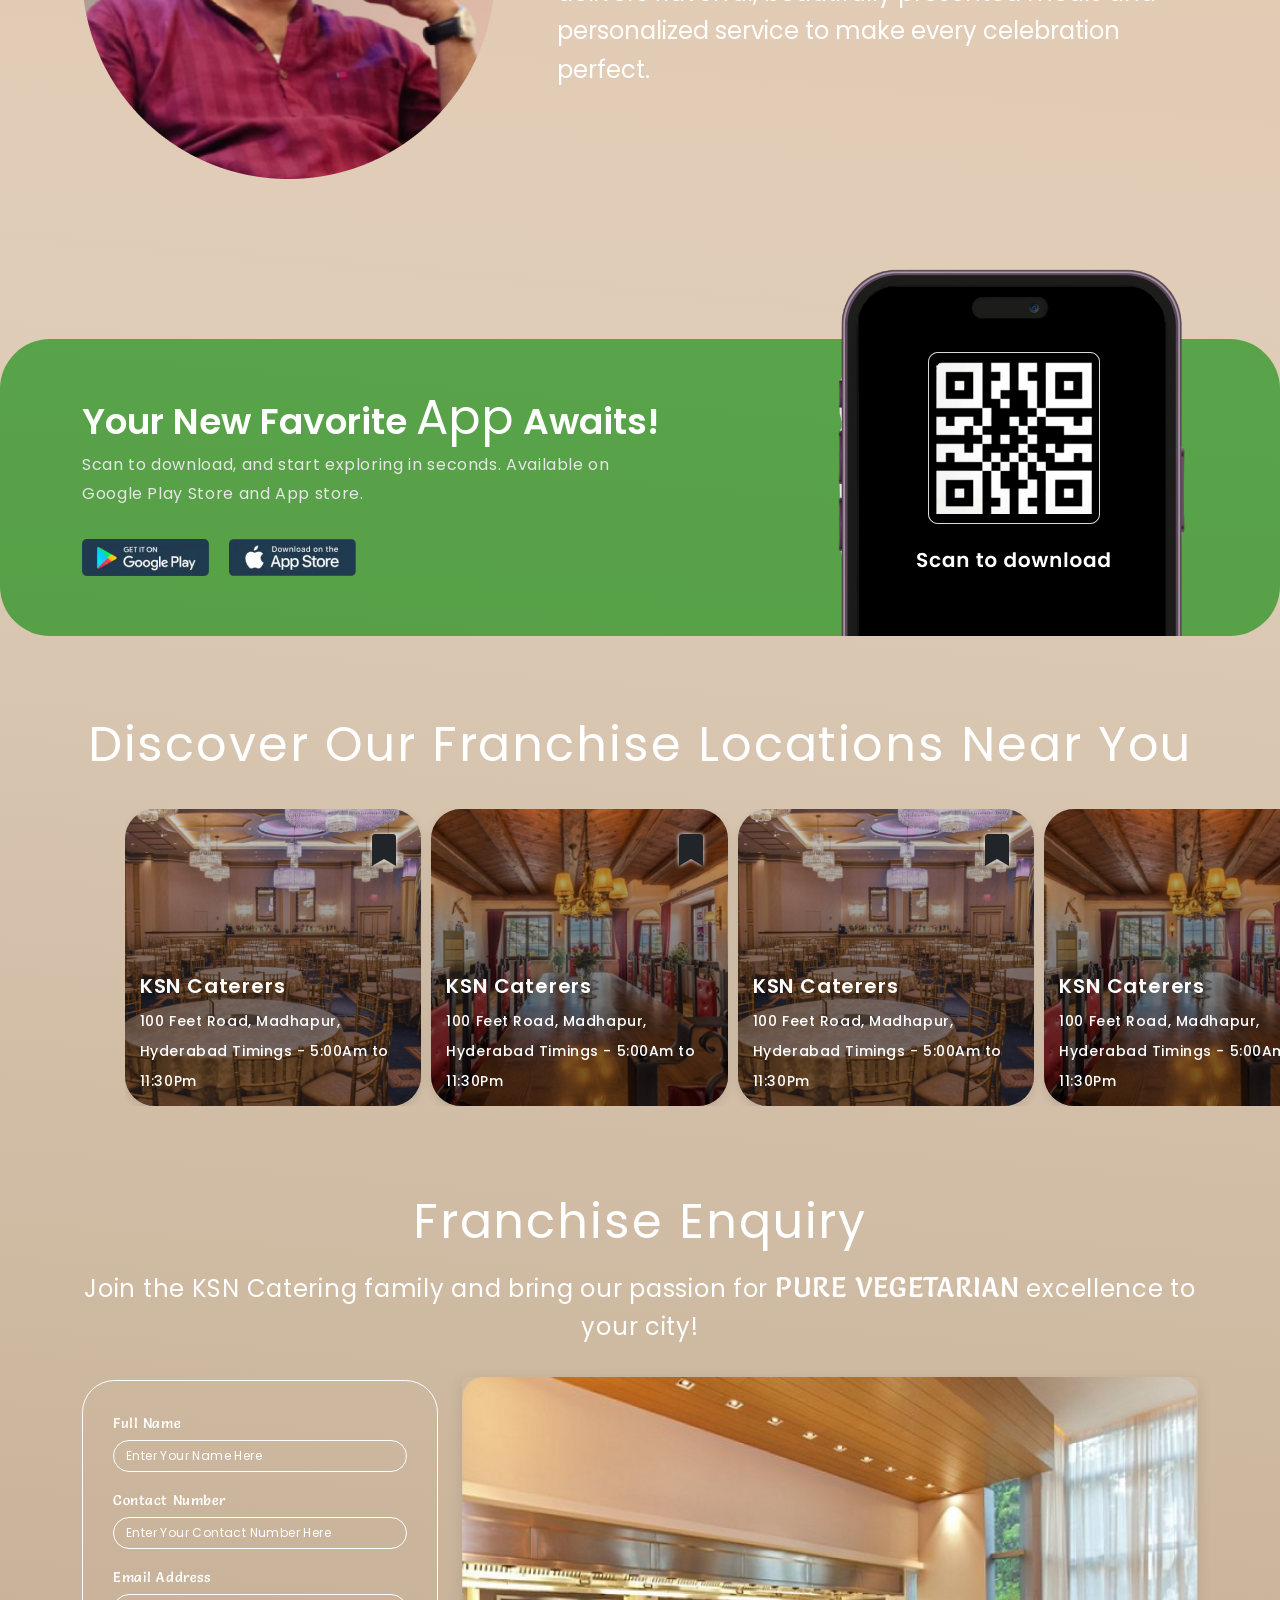
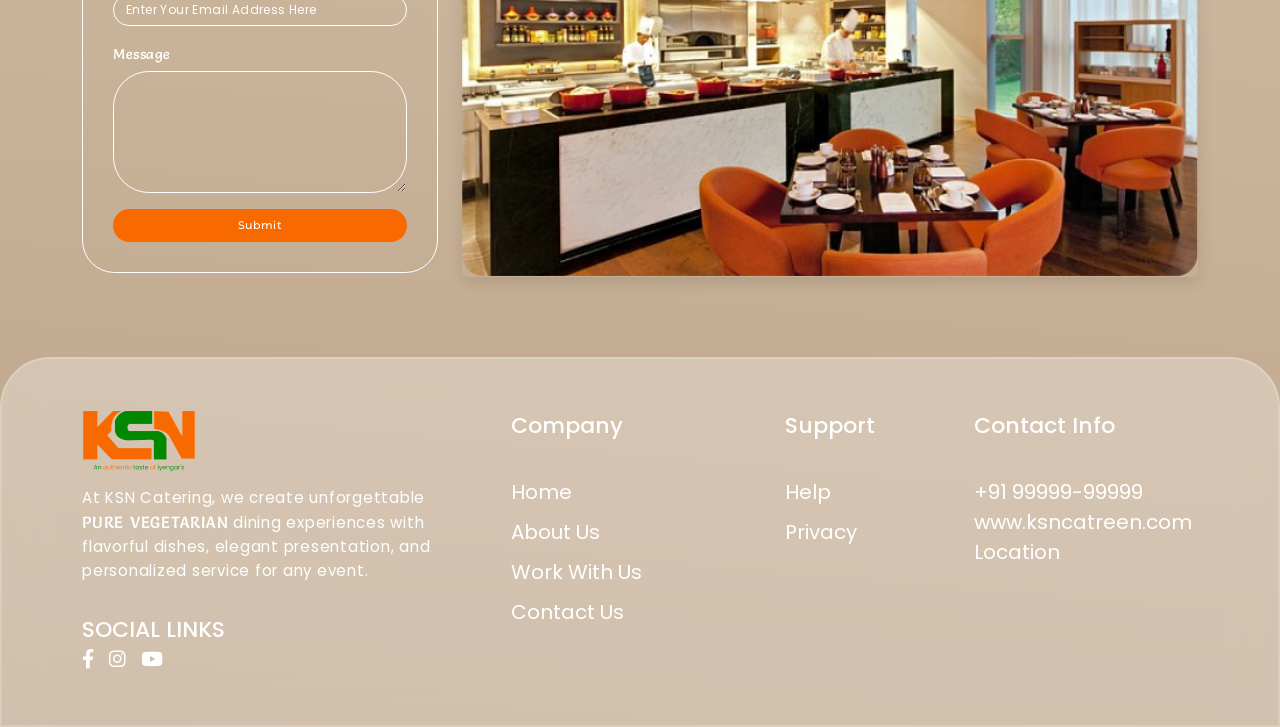
==== commit 48898abe: "new-changes" ====
--- a/index.html
+++ b/index.html
@@ -35,10 +35,10 @@
                 <div class="collapse navbar-collapse" id="navbarNav">
                     <ul class="navbar-nav ms-auto">
                         <li class="nav-item"><a class="nav-link active" href="#">Home</a></li>
-                        <li class="nav-item"><a class="nav-link" href="#">About Us</a></li>
-                        <li class="nav-item"><a class="nav-link" href="#">Work With Us</a></li>
-                        <li class="nav-item"><a class="nav-link" href="#">Contact Us</a></li>
-                        <li class="nav-item"><a class="nav-link" href="#">Blogs</a></li>
+                        <li class="nav-item"><a class="nav-link" href="#about">About Us</a></li>
+                        <li class="nav-item"><a class="nav-link" href="#franchise">Work With Us</a></li>
+                        <li class="nav-item"><a class="nav-link" href="#contact">Contact Us</a></li>
+                        <!-- <li class="nav-item"><a class="nav-link" href="#">Blogs</a></li> -->
                         <li class="nav-item"><a class="nav-link whattsapp" href="#"><img src="./resources/images/WhatsApp.png" alt=""> +91 9999999999</a></li>
                     </ul>
                 </div>
@@ -157,7 +157,7 @@
 
     <!-- about section -->
     <section class="container about">
-        <div class="row">
+        <div id="about" class="row">
             <h2 class="text-center">About Us</h2>
             <div class="col-lg-5 img">
                 <img src="./resources/images/about.png" alt="" class="img-fluid">
@@ -191,7 +191,7 @@
     </section>
 
     <!-- Franchise Section -->
-    <section class="franchise">
+    <section id="franchise" class="franchise">
         <h2>Discover Our Franchise Locations Near You</h2>
         <div class="owl-carousel owl-theme franchise-carousel">
             <div class="franchise-card">
@@ -218,7 +218,7 @@
     <!-- Form Section -->
     <section class="form-section">
         <div class="container">
-            <div class="row align-items-center">
+            <div id="contact" class="row align-items-center">
                 <h2 class="text-center">Franchise Enquiry</h2>
                 <p class="text-center">Join the KSN Catering family and bring our passion for 
                     <strong>PURE VEGETARIAN</strong> excellence to your city!</p>
@@ -243,7 +243,7 @@
                         <button type="submit" class="btn btn-primary w-100">Submit</button>
                     </form>
                 </div>
-                <div class="col-lg-8 col-md-12 text-center">
+                <div class="col-lg-8 col-md-12 text-center right">
                     <img src="./resources/images/ksn-contact.png" alt="Franchise Enquiry" class="img-fluid rounded">
                 </div>
             </div>
@@ -273,16 +273,16 @@
                     <h6>Company</h6>
                     <ul>
                         <li><a href="#">Home</a></li>
-                        <li><a href="#">About Us</a></li>
-                        <li><a href="#">Work With Us</a></li>
-                        <li><a href="#">Contact Us</a></li>
-                        <li><a href="#">Blogs</a></li>
+                        <li><a href="#about">About Us</a></li>
+                        <li><a href="#franchise">Work With Us</a></li>
+                        <li><a href="#contact">Contact Us</a></li>
+                        <!-- <li><a href="#">Blogs</a></li> -->
                     </ul>
                 </div>
                 <div class="col footer-links">
                     <h6>Support</h6>
                     <ul>
-                        <li><a href="#">Help</a></li>
+                        <li><a href="./help.html">Help</a></li>
                         <li><a href="#">Privacy</a></li>
                     </ul>
                 </div>
--- a/resources/css/style.css
+++ b/resources/css/style.css
@@ -24,6 +24,7 @@
 
 body {
     background: linear-gradient(5deg, #bca488, #dfcdb9, #f1c4a1);
+    overflow-x: hidden;
 }
 
 @media (min-width: 1400px) {
@@ -541,6 +542,14 @@
     background: transparent;
 }
 
+.form-section .right {
+    margin-bottom: auto;
+}
+
+.form-section form .form-control::placeholder {
+    color: #fff;
+}
+
 .form-section form .btn-primary {
     color: #FFF;
     text-align: center;
@@ -561,6 +570,7 @@
 }
 
 .form-section img {
+    height: 500px;
     max-width: 100%;
     border-radius: 10px;
     box-shadow: 0px 5px 15px rgba(0, 0, 0, 0.1);
@@ -641,7 +651,7 @@
 }
 
 footer .footer-links ul li a:hover {
-    color: #f4a261;
+    color: #000;
 }
 
 footer .footer-contact p {
@@ -688,8 +698,45 @@
     align-content: center;
 }
 
+/* inner pages */
+section.inner-section .container .row {
+    padding: 140px 0 80px;
+}
+
+.inner-section h2 {
+    color: #FFF;
+    text-align: center;
+    font-family: Poppins;
+    font-size: 48px;
+    font-style: normal;
+    font-weight: 400;
+    line-height: normal;
+    letter-spacing: 1.92px;
+    padding-bottom: 10px;
+}
+
+.inner-section p {
+    color: #FFF;
+    font-family: Poppins;
+    font-size: 22px;
+    font-style: normal;
+    font-weight: 400;
+    line-height: 38.4px;
+    letter-spacing: 0.72px;
+    padding-bottom: 30px;
+}
 
 /* Responsive Design */
+@media only screen and (min-width: 992px) {
+    section.menu-section .category-buttons button {
+        display: flex;
+        align-items: center;
+        font-size: 18px;
+        padding: 10px 20px;
+        gap: 2px;
+    }
+}
+
 @media only screen and (max-width: 1919px) {}
 
 @media only screen and (max-width: 1399px) {
@@ -780,6 +827,11 @@
         position: relative;
         margin: auto;
     }
+
+    .form-section img {
+        margin-top: 30px;
+        height: auto;
+    }
 }
 
 @media only screen and (max-width: 768px) {
